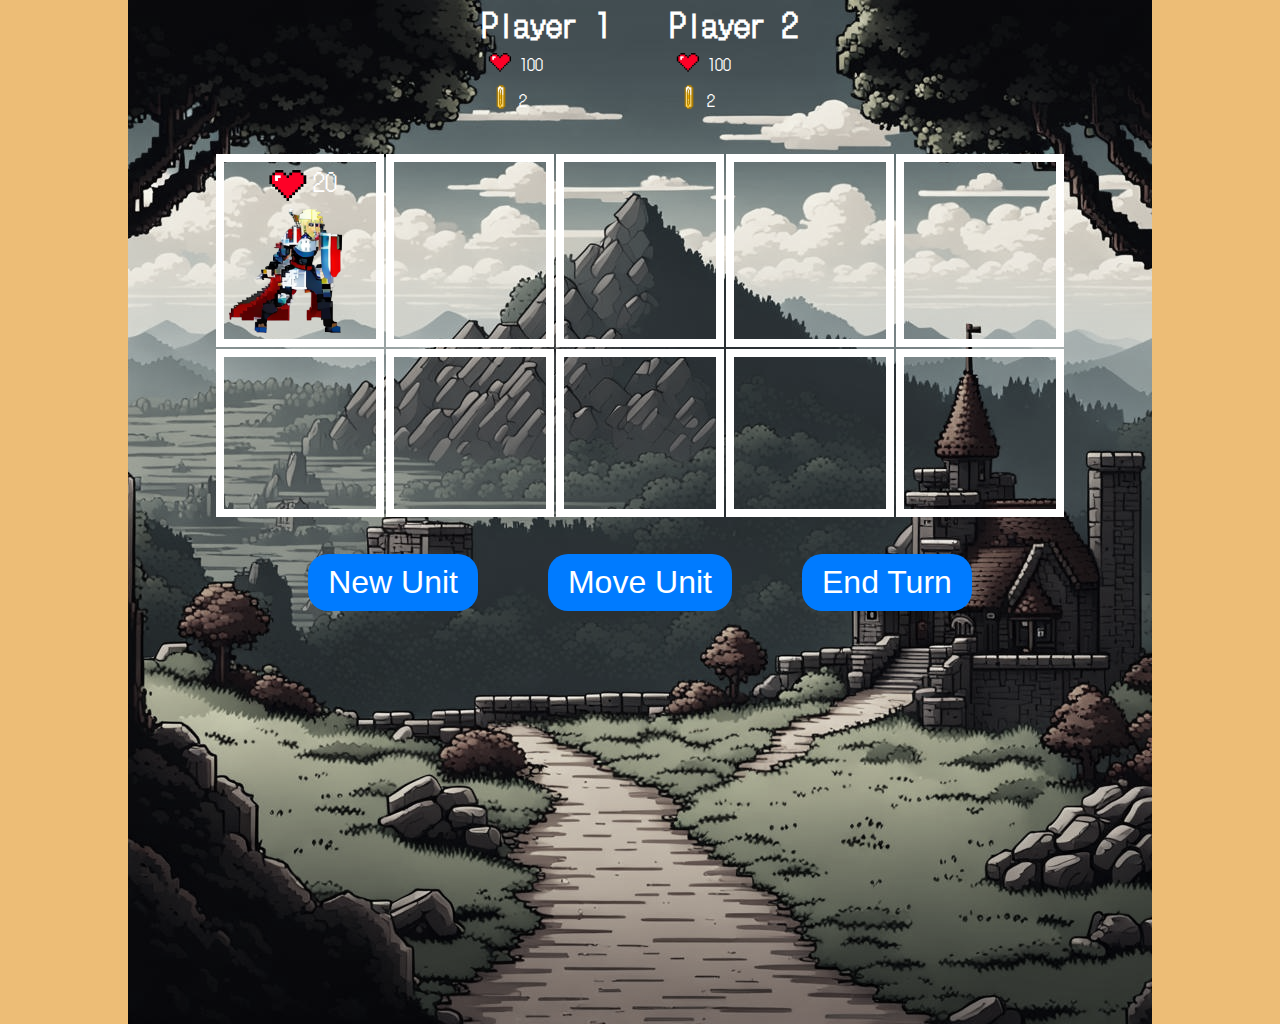
==== game.html @ dda0d413 "improved tutorial section and created game board" ====
<!DOCTYPE html>
<html>

<head>
    <title>Master Strategist</title>
    <link rel="stylesheet" type="text/css" href="/styles/styles.css">
    <meta name="viewport" content="width=device-width, initial-scale=1">
    <link rel="stylesheet" href="https://fonts.googleapis.com/css2?family=DotGothic16&display=swap">
</head>

<body>

    <img class="scenery" src="/assets/gameBackground.jpg" />
    <div class="playerCards">
        <div class="playerCard">
            <h1>Player 1</h1>
            <table>
                <tr>
                    <td>
                        <img src="/assets/heart.png" width="30" />
                    </td>
                    <td>
                        <p>100</p>
                    </td>
                </tr>
                <tr>
                    <td>
                        <img src="/assets/coin.png" width="30" />
                    </td>
                    <td>
                        <p>2</p>
                    </td>
                </tr>
            </table>
        </div>
        <div class="playerCard">
            <h1>Player 2</h1>
            <table>
                <tr>
                    <td>
                        <img src="/assets/heart.png" width="30" />
                    </td>
                    <td>
                        <p>100</p>
                    </td>
                </tr>
                <tr>
                    <td>
                        <img src="/assets/coin.png" width="30" />
                    </td>
                    <td>
                        <p>2</p>
                    </td>
                </tr>
            </table>
        </div>
    </div>

    <table class="board">
        <tr>
            <td>
                    <div class="unitHealth">
                        <img src="/assets/heart.png" width="50" />
                            <p>20</p>
                        </div>
                    
                <img src="/assets/knight.png" width="125px" />
            </td>
            <td></td>
            <td></td>
            <td></td>
            <td></td>
        </tr>
        <tr>
            <td></td>
            <td></td>
            <td></td>
            <td></td>
            <td></td>
        </tr>
    </table>

    <div class="actionButtons">
    <button>New Unit</button>
    <button>Move Unit</button>
    <button>End Turn</button>
</div>
</body>

</html>
---- styles/styles.css ----
body {
  background-color: #edbd76;
  color: #ffffff;
  padding-top: 0;
  margin-top: 0;
}

.scenery {
  position: absolute;
  left: 50%;
  transform: translate(-50%, 0%);
  filter: grayscale(80%);
  z-index: -1;
}

.gameTitle {
  opacity: 0;
  position: absolute;
  z-index: 1;
  font-size: 4rem;
  text-align: center;
  margin-top: 15%;
  width: 0%;
  padding: 10px;
  left: 50%;
  transform: translate(-50%, 0%);
  background-color: #ffffff;
  border-radius: 10px;
  font-family: "DotGothic16", sans-serif;
  color: #4e6df3;
  animation: typewriter 2s steps(40) 1s forwards;
}

@keyframes typewriter {
  from {
    width: 0;
    opacity: 0;
  }
  to {
    width: 30%;
    opacity: 1;
  }
}
.startButton {
  display: block;
  margin-left: auto;
  margin-right: auto;
  padding-top: 25%;
  opacity: 0;
  animation: fadeInAndOut 3s linear infinite;
  animation-delay: 3.5s;
}

@keyframes fadeInAndOut {
  0%, 100% {
    opacity: 0;
    transform: translateY(5px);
  }
  50% {
    opacity: 1;
    transform: translateY(0);
  }
}
.tutorialTitle {
  text-align: center;
  width: 30%;
  margin-left: auto;
  margin-right: auto;
  margin-top: 3%;
  font-family: "DotGothic16", sans-serif;
  font-size: 4rem;
  opacity: 0;
  animation: fadeIn 1.5s ease-in-out forwards;
}

@keyframes fadeIn {
  from {
    opacity: 0;
  }
  to {
    opacity: 1;
  }
}
.container {
  width: 80%;
  margin-left: auto;
  margin-right: auto;
  animation: fadeIn 4s ease-in-out forwards;
}
.container h1,
.container h2,
.container h3,
.container h4,
.container h5,
.container h6 {
  font-family: "DotGothic16", sans-serif;
}
.container h2 {
  font-size: 2.5rem;
}
.container h3 {
  font-size: 2rem;
}
.container p,
.container li {
  font-size: 1.5rem;
}

.listSpacing li {
  padding-top: 0.5rem;
  padding-bottom: 0.5rem;
}

.startButton2 {
  position: fixed;
  bottom: 5px;
  /* Adjust as needed */
  right: 10px;
  /* Adjust as needed */
  z-index: 999;
  /* Ensure it appears on top of other content */
  width: 200px;
}

.unitCard {
  display: flex;
  margin: 0 auto;
  padding-bottom: 20px;
}
.unitCard h3 {
  text-align: center;
  margin-top: 0;
  margin-bottom: 0;
}
.unitCard p {
  max-width: 200px;
  text-align: center;
  margin-left: auto;
  margin-right: auto;
}

#unitCards {
  display: flex;
  justify-content: center;
  flex-wrap: wrap;
}

.stats {
  height: 50px;
}
.stats td {
  height: 50px;
  padding-top: 0;
  padding-bottom: 0;
  margin-left: 10px;
}
.stats img {
  width: 50px;
  margin-right: 5px;
}
.stats p {
  height: 50px;
  margin: 0;
  padding-left: 15px;
  text-align: center;
}

.playerCard {
  font-family: "DotGothic16", sans-serif;
  margin-left: 30px;
  margin-right: 30px;
}
.playerCard h1 {
  margin-top: 0;
  margin-bottom: 0;
}
.playerCard p {
  margin-top: 0;
  margin-bottom: 0;
}

.playerCards {
  display: flex;
  justify-content: center;
}

.board {
  margin-left: auto;
  margin-right: auto;
  margin-top: 2.5%;
}
.board td {
  border: 8px solid white;
  width: 150px;
  height: 150px;
}

.unitHealth {
  display: flex;
  justify-content: center;
  font-size: 1.5rem;
  font-family: "DotGothic16", sans-serif;
}
.unitHealth p {
  margin-top: 0;
  margin-bottom: 0;
}

.actionButtons {
  display: flex;
  justify-content: center;
  font-family: "DotGothic16", sans-serif;
}
.actionButtons button {
  background: none;
  border: none;
  cursor: pointer;
  outline: none;
  margin: 35px;
  font-size: 2rem;
  color: #ffffff;
  background-color: #007bff; /* Set the background color */
  border-radius: 20px; /* Adjust the value to control the pill shape */
  padding: 10px 20px;
}

/*# sourceMappingURL=styles.css.map */
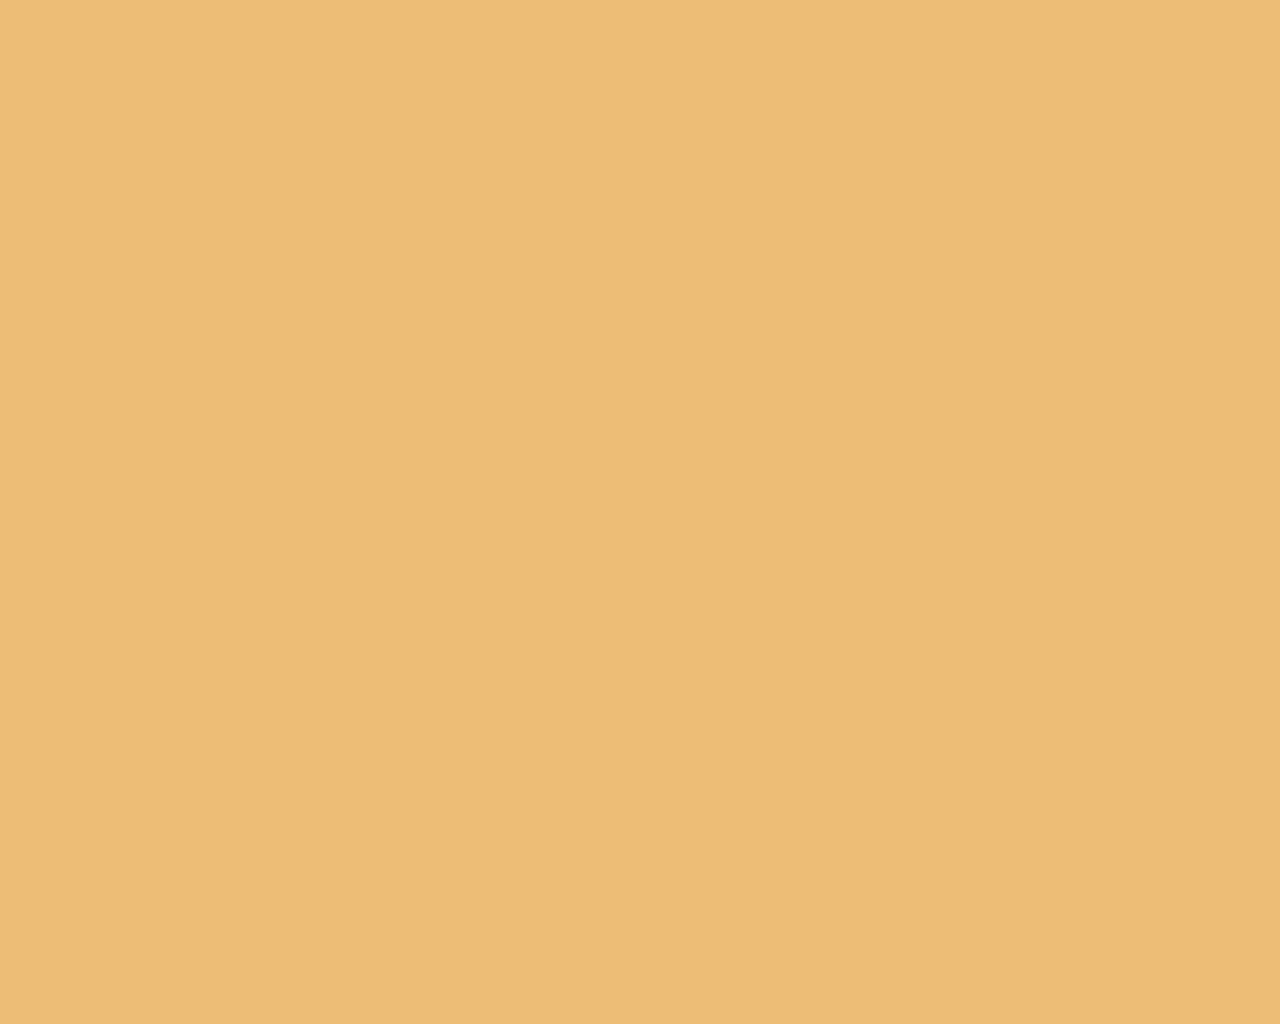
==== commit 76458201: "README edits and added more photos" ====
--- a/game.html
+++ b/game.html
@@ -8,7 +8,7 @@
     <link rel="stylesheet" href="https://fonts.googleapis.com/css2?family=DotGothic16&display=swap">
 </head>
 
-<body>
+<body class="gameBoard">
 
     <img class="scenery" src="/assets/gameBackground.jpg" />
     <div class="playerCards">
--- a/styles/styles.css
+++ b/styles/styles.css
@@ -17,9 +17,9 @@
   opacity: 0;
   position: absolute;
   z-index: 1;
-  font-size: 4rem;
-  text-align: center;
-  margin-top: 15%;
+  font-size: 3rem;
+  text-align: center;
+  margin-top: 5%;
   width: 0%;
   padding: 10px;
   left: 50%;
@@ -29,6 +29,17 @@
   font-family: "DotGothic16", sans-serif;
   color: #4e6df3;
   animation: typewriter 2s steps(40) 1s forwards;
+}
+
+.unitTable {
+  opacity: 0;
+  position: absolute;
+  z-index: 1;
+  text-align: center;
+  margin-top: 15%;
+  left: 50%;
+  transform: translate(-50%, 0%);
+  animation: fadeIn 3s ease-in-out forwards;
 }
 
 @keyframes typewriter {
@@ -224,4 +235,9 @@
   padding: 10px 20px;
 }
 
+.gameBoard {
+  opacity: 0;
+  animation: fadeIn 1.5s ease-in-out forwards;
+}
+
 /*# sourceMappingURL=styles.css.map */
